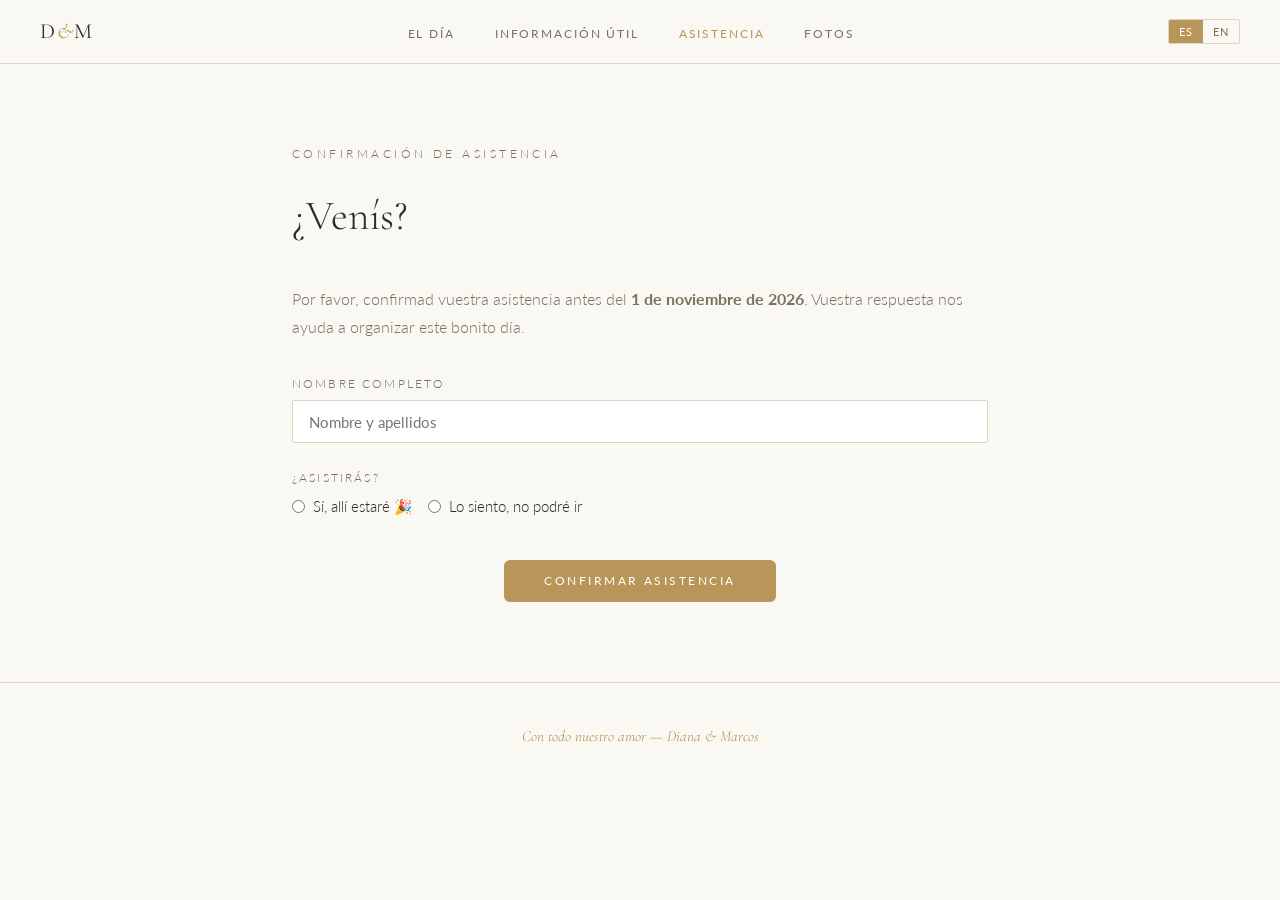
==== rsvp.html @ 2ff05906 "Add files via upload" ====
<!DOCTYPE html>
<html lang="es">
<head>
  <meta charset="UTF-8" />
  <meta name="viewport" content="width=device-width, initial-scale=1.0" />
  <meta name="robots" content="noindex, nofollow" />
  <title data-es="Asistencia" data-en="Attendance">Asistencia</title>

  <!-- Link preview (Open Graph) -->
  <meta property="og:type" content="website" />
  <meta property="og:url" content="https://bodadianaymarcos.com/rsvp.html" />
  <meta property="og:title" content="Diana &amp; Marcos" />
  <meta property="og:description" content="Tenemos algo que contarte..." />
  <meta property="og:image" content="https://bodadianaymarcos.com/og-image.jpg" />
  <meta property="og:image:width" content="1200" />
  <meta property="og:image:height" content="630" />
  <meta property="og:locale" content="es_ES" />
  <meta name="twitter:card" content="summary_large_image" />
  <meta name="twitter:title" content="Diana &amp; Marcos" />
  <meta name="twitter:description" content="Tenemos algo que contarte..." />
  <meta name="twitter:image" content="https://bodadianaymarcos.com/og-image.jpg" />

  <link rel="icon" type="image/svg+xml" href="favicon.svg?v=4" />
  <link rel="stylesheet" href="style.css?v=5" />
</head>
<body>

  <nav>
    <a class="nav-brand" href="index.html">D<span style="font-style:italic;">&</span>M</a>
    <ul class="nav-links">
      <li><a href="index.html" data-es="El día" data-en="The day">El día</a></li>
      <li><a href="travel.html" data-es="Información útil" data-en="Useful Information">Información útil</a></li>
      <li><a href="rsvp.html" class="active" data-es="Asistencia" data-en="Attendance">Asistencia</a></li>
      <li><a href="https://photos.app.goo.gl/DwbeDk7EVGPtyw8GA" target="_blank" rel="noopener" data-es="Fotos" data-en="Photos">Fotos</a></li>
    </ul>
    <div class="lang-toggle">
      <button data-lang="es" class="active">ES</button>
      <button data-lang="en">EN</button>
    </div>
    <button class="nav-toggle" aria-label="Menú" aria-expanded="false">
      <span></span><span></span><span></span>
    </button>
  </nav>

  <div class="page">
    <section class="section">
      <p class="section-label" data-es="Confirmación de asistencia" data-en="Attendance confirmation">Confirmación de asistencia</p>
      <h2 data-es="¿Venís?" data-en="Are you coming?">¿Venís?</h2>
      <p data-es-html="Por favor, confirmad vuestra asistencia antes del <strong>1 de noviembre de 2026</strong>. Vuestra respuesta nos ayuda a organizar este bonito día."
         data-en-html="Please confirm your attendance by <strong>November 1st, 2026</strong>. Your reply helps us make the day perfect.">
        Por favor, confirmad vuestra asistencia antes del <strong>1 de noviembre de 2026</strong>. Vuestra respuesta nos ayuda a organizar este bonito día.
      </p>

      <form
        id="rsvp-form"
        action="https://api.web3forms.com/submit"
        method="POST"
        class="form-grid"
        novalidate
      >

        <!-- Web3Forms access key -->
        <input type="hidden" name="access_key" value="e30608d9-1100-4c34-aed5-bc44959e7234" />
        <!-- Email subject + sender name for the notification you receive -->
        <input type="hidden" name="subject" value="Nueva confirmación de asistencia — Boda Diana & Marcos" />
        <input type="hidden" name="from_name" value="Web Boda Diana & Marcos" />
        <!-- Honeypot spam protection (leave empty) -->
        <input type="checkbox" name="botcheck" style="display:none;" tabindex="-1" autocomplete="off" />

        <!-- Name -->
        <div class="form-group">
          <label for="name" data-es="Nombre completo" data-en="Full name">Nombre completo</label>
          <input type="text" id="name" name="name"
            data-es-placeholder="Nombre y apellidos"
            data-en-placeholder="First and last name"
            placeholder="Nombre y apellidos" />
          <span class="field-error" id="err-name" data-es="Por favor, introduce tu nombre completo." data-en="Please enter your full name.">Por favor, introduce tu nombre completo.</span>
        </div>

        <!-- Attendance -->
        <div class="form-group">
          <label data-es="¿Asistirás?" data-en="Will you attend?">¿Asistirás?</label>
          <div class="radio-group" id="rg-attendance">
            <label>
              <input type="radio" name="attendance" value="yes" id="att-yes" />
              <span data-es="Sí, allí estaré 🎉" data-en="Yes, I'll be there 🎉">Sí, allí estaré 🎉</span>
            </label>
            <label>
              <input type="radio" name="attendance" value="no" id="att-no" />
              <span data-es="Lo siento, no podré ir" data-en="Sorry, I can't make it">Lo siento, no podré ir</span>
            </label>
          </div>
          <span class="field-error" id="err-attendance" data-es="Por favor, indica si asistirás." data-en="Please let us know if you'll attend.">Por favor, indica si asistirás.</span>
        </div>

        <!-- Fields shown only when attending -->
        <div id="attending-fields" class="conditional">

          <div class="form-grid" style="margin-top:0;">

            <!-- Companion -->
            <div class="form-group">
              <label data-es="¿Vendrás con tu pareja?" data-en="Will you bring a plus-one?">¿Vendrás con tu pareja?</label>
              <div class="radio-group" id="rg-companion">
                <label>
                  <input type="radio" name="companion" value="yes" id="comp-yes" />
                  <span data-es="Sí" data-en="Yes">Sí</span>
                </label>
                <label>
                  <input type="radio" name="companion" value="no" id="comp-no" />
                  <span data-es="No" data-en="No">No</span>
                </label>
              </div>
              <span class="field-error" id="err-companion" data-es="Por favor, indica si vendrás con tu pareja." data-en="Please let us know if you're bringing a plus-one.">Por favor, indica si vendrás con tu pareja.</span>
            </div>

            <div id="companion-name-group" class="form-group conditional">
              <label for="companion-name" data-es="Nombre de tu pareja" data-en="Plus-one's name">Nombre de tu pareja</label>
              <input type="text" id="companion-name" name="companion_name"
                data-es-placeholder="Nombre y apellidos"
                data-en-placeholder="First and last name"
                placeholder="Nombre y apellidos" />
              <span class="field-error" id="err-companion-name" data-es="Por favor, introduce el nombre de tu pareja." data-en="Please enter your plus-one's name.">Por favor, introduce el nombre de tu pareja.</span>
            </div>

            <!-- Children count -->
            <div class="form-group">
              <label for="children-count" data-es="Número de niños" data-en="Number of children">Número de niños</label>
              <input type="number" id="children-count" name="children_count" min="0" max="3" value="0" />
            </div>

            <!-- Children names — dynamically generated when children > 0 -->
            <div id="children-names-group" class="conditional"></div>

            <!-- Bus -->
            <div class="form-group">
              <label data-es="¿Utilizarás el autobús para ir y volver del banquete?" data-en="Will you take the bus to the venue?">¿Utilizarás el autobús para ir y volver del banquete?</label>
              <div class="radio-group" id="rg-bus">
                <label>
                  <input type="radio" name="bus" value="yes" />
                  <span data-es="Sí" data-en="Yes">Sí</span>
                </label>
                <label>
                  <input type="radio" name="bus" value="no" />
                  <span data-es="No, iré por mi cuenta" data-en="No, I'll make my own way">No, iré por mi cuenta</span>
                </label>
              </div>
              <span class="field-error" id="err-bus" data-es="Por favor, indica si utilizarás el autobús." data-en="Please let us know if you'll take the bus.">Por favor, indica si utilizarás el autobús.</span>
            </div>

            <!-- Dietary -->
            <div class="form-group">
              <label for="dietary" data-es="Restricciones alimentarias o alergias" data-en="Dietary requirements or allergies">Restricciones alimentarias o alergias</label>
              <textarea id="dietary" name="dietary"
                data-es-placeholder="Hacednos saber si tenéis alguna alergia, intolerancia o preferencia especial.&#10;Si no tenéis ninguna, podéis dejarlo en blanco."
                data-en-placeholder="Let us know if you have any allergies, intolerances or dietary preferences.&#10;If not, feel free to leave this blank."
                placeholder="Hacednos saber si tenéis alguna alergia, intolerancia o preferencia especial.&#10;Si no tenéis ninguna, podéis dejarlo en blanco."></textarea>
            </div>

          </div>

        </div>

        <div style="text-align:center;">
          <button type="submit" class="btn" data-es="Confirmar asistencia" data-en="Confirm attendance">Confirmar asistencia</button>
        </div>

      </form>

      <!-- Success message -->
      <div id="success-msg" style="display:none; margin-top:2rem; text-align:center;">
        <div class="divider"></div>

        <!-- Shown when attending -->
        <div id="success-yes">
          <p style="font-family:'Cormorant Garamond',serif; font-size:1.4rem; font-style:italic; color:var(--charcoal);"
             data-es="¡Muchas gracias! Nos vemos el 7 de agosto."
             data-en="Thank you so much! See you on August 7th.">
            ¡Muchas gracias! Nos vemos el 7 de agosto.
          </p>
          <p style="color:var(--gray); margin-top:0.5rem; font-size:0.9rem;"
             data-es="Hemos recibido tu confirmación. Si necesitas cambiar algo, escríbenos directamente."
             data-en="We've received your confirmation. If anything changes, just drop us a message.">
            Hemos recibido tu confirmación. Si necesitas cambiar algo, escríbenos directamente.
          </p>
        </div>

        <!-- Shown when not attending -->
        <div id="success-no" style="display:none;">
          <p style="font-family:'Cormorant Garamond',serif; font-size:1.4rem; font-style:italic; color:var(--charcoal);"
             data-es="¡Gracias por avisarnos! Os echaremos de menos."
             data-en="Thank you for letting us know! We'll miss you.">
            ¡Gracias por avisarnos! Os echaremos de menos.
          </p>
          <p style="color:var(--gray); margin-top:0.5rem; font-size:0.9rem;"
             data-es="Hemos recibido tu respuesta. Si tus planes cambian, escríbenos directamente."
             data-en="We've received your reply. If your plans change, just drop us a message.">
            Hemos recibido tu respuesta. Si tus planes cambian, escríbenos directamente.
          </p>
        </div>

        <div class="divider"></div>
      </div>

    </section>
  </div>

  <footer>
    <span data-es="Con todo nuestro amor — Diana &amp; Marcos" data-en="With all our love — Diana &amp; Marcos">Con todo nuestro amor — Diana &amp; Marcos</span>
  </footer>

  <script src="lang.js?v=3"></script>
  <script>
    initLang();

    // Current language helper
    const getLang = () => localStorage.getItem('lang') || 'es';

    // Show/hide attending fields
    const radios = document.querySelectorAll('input[name="attendance"]');
    const attendingFields = document.getElementById('attending-fields');
    radios.forEach(r => {
      r.addEventListener('change', () => {
        attendingFields.classList.toggle('visible', document.getElementById('att-yes').checked);
      });
    });

    // Show/hide companion name
    const companionRadios = document.querySelectorAll('input[name="companion"]');
    const companionNameGroup = document.getElementById('companion-name-group');
    companionRadios.forEach(r => {
      r.addEventListener('change', () => {
        companionNameGroup.classList.toggle('visible', document.getElementById('comp-yes').checked);
      });
    });

    // Dynamically generate child name+age fields (language-aware)
    const childrenInput = document.getElementById('children-count');
    const childrenNamesGroup = document.getElementById('children-names-group');

    function buildChildFields() {
      const count = Math.min(Math.max(parseInt(childrenInput.value) || 0, 0), 3);
      const lang = getLang();
      childrenNamesGroup.innerHTML = '';
      if (count > 0) {
        childrenNamesGroup.classList.add('visible');
        for (let i = 1; i <= count; i++) {
          const label = lang === 'en' ? `Child ${i}` : `Niño/a ${i}`;
          const namePlaceholder = lang === 'en' ? 'First and last name' : 'Nombre y apellidos';
          const agePlaceholder = lang === 'en' ? 'Age' : 'Edad';
          const errMsg = lang === 'en' ? 'Please enter the child\'s full name and age.' : 'Por favor, introduce el nombre completo y la edad del niño/a.';
          const div = document.createElement('div');
          div.style.cssText = 'margin-bottom:1rem;';
          div.innerHTML = `
            <div style="display:grid; grid-template-columns:1fr auto; gap:1rem; align-items:end;">
              <div class="form-group" style="margin:0;">
                <label for="child-name-${i}">${label}</label>
                <input type="text" id="child-name-${i}" name="child_name_${i}" placeholder="${namePlaceholder}" />
              </div>
              <div class="form-group" style="margin:0; width:90px;">
                <label for="child-age-${i}">${agePlaceholder}</label>
                <input type="number" id="child-age-${i}" name="child_age_${i}" min="0" max="17" placeholder="0" />
              </div>
            </div>
            <span class="field-error" id="err-child-name-${i}">${errMsg}</span>
          `;
          childrenNamesGroup.appendChild(div);
        }
      } else {
        childrenNamesGroup.classList.remove('visible');
      }
    }

    childrenInput.addEventListener('input', buildChildFields);

    // Re-build child fields when language changes
    document.querySelectorAll('.lang-toggle button').forEach(btn => {
      btn.addEventListener('click', () => {
        if (parseInt(childrenInput.value) > 0) buildChildFields();
      });
    });

    // Validation helpers
    function setError(inputEl, errorEl, show) {
      if (inputEl) inputEl.classList.toggle('invalid', show);
      if (errorEl) errorEl.classList.toggle('visible', show);
    }

    function setRadioError(groupEl, errorEl, show) {
      if (groupEl) groupEl.classList.toggle('invalid', show);
      if (errorEl) errorEl.classList.toggle('visible', show);
    }

    function radioSelected(name) {
      return !!document.querySelector(`input[name="${name}"]:checked`);
    }

    function validateForm() {
      let valid = true;
      const attending = document.getElementById('att-yes').checked;

      // Name
      const nameEl = document.getElementById('name');
      const nameOk = nameEl.value.trim() !== '';
      setError(nameEl, document.getElementById('err-name'), !nameOk);
      if (!nameOk) valid = false;

      // Attendance radio
      const attOk = radioSelected('attendance');
      setRadioError(document.getElementById('rg-attendance'), document.getElementById('err-attendance'), !attOk);
      if (!attOk) valid = false;

      // Fields only required when attending
      if (attending) {
        // Companion radio
        const compOk = radioSelected('companion');
        setRadioError(document.getElementById('rg-companion'), document.getElementById('err-companion'), !compOk);
        if (!compOk) valid = false;

        // Companion name (only if companion = yes)
        if (document.getElementById('comp-yes').checked) {
          const compNameEl = document.getElementById('companion-name');
          const compNameOk = compNameEl.value.trim() !== '';
          setError(compNameEl, document.getElementById('err-companion-name'), !compNameOk);
          if (!compNameOk) valid = false;
        }

        // Child name + age fields (dynamically generated)
        const count = parseInt(document.getElementById('children-count').value) || 0;
        for (let i = 1; i <= count; i++) {
          const cn = document.getElementById(`child-name-${i}`);
          const ca = document.getElementById(`child-age-${i}`);
          const errSpan = document.getElementById(`err-child-name-${i}`);
          const cnOk = cn && cn.value.trim() !== '';
          const caOk = ca && ca.value !== '';
          const rowOk = cnOk && caOk;
          if (cn) cn.classList.toggle('invalid', !cnOk);
          if (ca) ca.classList.toggle('invalid', !caOk);
          if (errSpan) errSpan.classList.toggle('visible', !rowOk);
          if (!rowOk) valid = false;
        }

        // Bus radio
        const busOk = radioSelected('bus');
        setRadioError(document.getElementById('rg-bus'), document.getElementById('err-bus'), !busOk);
        if (!busOk) valid = false;
      }

      return valid;
    }

    // Clear error on input/change
    document.getElementById('name').addEventListener('input', () => setError(document.getElementById('name'), document.getElementById('err-name'), false));
    document.querySelectorAll('input[name="attendance"]').forEach(r => r.addEventListener('change', () => setRadioError(document.getElementById('rg-attendance'), document.getElementById('err-attendance'), false)));
    document.querySelectorAll('input[name="companion"]').forEach(r => r.addEventListener('change', () => setRadioError(document.getElementById('rg-companion'), document.getElementById('err-companion'), false)));
    document.querySelectorAll('input[name="bus"]').forEach(r => r.addEventListener('change', () => setRadioError(document.getElementById('rg-bus'), document.getElementById('err-bus'), false)));

    // Web3Forms AJAX submission
    const form = document.getElementById('rsvp-form');
    const successMsg = document.getElementById('success-msg');
    form.addEventListener('submit', async (e) => {
      e.preventDefault();
      if (!validateForm()) {
        // Scroll to first error
        const firstError = form.querySelector('.invalid, .field-error.visible');
        if (firstError) firstError.scrollIntoView({ behavior: 'smooth', block: 'center' });
        return;
      }
      const response = await fetch(form.action, {
        method: 'POST',
        body: new FormData(form),
        headers: { 'Accept': 'application/json' }
      });
      if (response.ok) {
        const attending = document.getElementById('att-yes').checked;
        document.getElementById('success-yes').style.display = attending ? 'block' : 'none';
        document.getElementById('success-no').style.display = attending ? 'none' : 'block';
        form.style.display = 'none';
        successMsg.style.display = 'block';
      } else {
        const msg = getLang() === 'en'
          ? 'There was a problem submitting the form. Please try again.'
          : 'Hubo un problema al enviar el formulario. Por favor, inténtalo de nuevo.';
        alert(msg);
      }
    });
  </script>

</body>
</html>
---- style.css ----
/* ── Fonts ── */
@import url('https://fonts.googleapis.com/css2?family=Cormorant+Garamond:ital,wght@0,300;0,400;0,600;1,300;1,400&family=Lato:wght@300;400&display=swap');

/* ── Reset & Base ── */
*, *::before, *::after { box-sizing: border-box; margin: 0; padding: 0; }

:root {
  --ivory:   #FAF8F3;
  --ivory2:  #F2EDE3;
  --gold:    #B8965A;
  --gold-lt: #AE8B44;
  --charcoal:#2C2C2C;
  --gray:    #7A7060;
  --border:  #DDD5C4;
}

html { scroll-behavior: smooth; }

body {
  background: var(--ivory);
  color: var(--charcoal);
  font-family: 'Lato', sans-serif;
  font-weight: 300;
  font-size: 16px;
  line-height: 1.75;
}

/* ── Nav ── */
nav {
  position: fixed;
  top: 0; left: 0; right: 0;
  z-index: 100;
  background: var(--ivory);
  border-bottom: 1px solid var(--border);
  display: flex;
  align-items: center;
  justify-content: space-between;
  padding: 0 2.5rem;
  height: 64px;
}

.nav-brand {
  font-family: 'Cormorant Garamond', serif;
  font-size: 1.35rem;
  font-weight: 400;
  letter-spacing: 0.08em;
  color: var(--charcoal);
  text-decoration: none;
}

.nav-brand span { color: var(--gold); }

.nav-links {
  display: flex;
  gap: 2.5rem;
  list-style: none;
}

.nav-links a {
  font-family: 'Lato', sans-serif;
  font-weight: 400;
  font-size: 0.78rem;
  letter-spacing: 0.15em;
  text-transform: uppercase;
  color: var(--gray);
  text-decoration: none;
  transition: color 0.2s;
}

.nav-links a:hover,
.nav-links a.active { color: var(--gold); }

/* Hamburger button — hidden on desktop, shown on mobile */
.nav-toggle { display: none; }

/* ── Hero ── */
.hero {
  min-height: calc(100vh - 64px);
  display: flex;
  flex-direction: column;
  align-items: center;
  justify-content: center;
  text-align: center;
  padding: 4rem 2rem;
  background: var(--ivory);
  position: relative;
}

.hero::before {
  content: '';
  position: absolute;
  inset: 0;
  background-image:
    radial-gradient(ellipse 80% 60% at 50% 0%, rgba(184,150,90,0.08) 0%, transparent 70%);
  pointer-events: none;
}

.hero-eyebrow {
  font-family: 'Lato', sans-serif;
  font-size: 0.72rem;
  letter-spacing: 0.3em;
  text-transform: uppercase;
  color: var(--gold);
  margin-bottom: 1.5rem;
}

.hero h1 {
  font-family: 'Cormorant Garamond', serif;
  font-size: clamp(3.2rem, 8vw, 6rem);
  font-weight: 300;
  line-height: 1.1;
  color: var(--charcoal);
  margin-bottom: 1.25rem;
}

.hero h1 em {
  font-style: italic;
  color: var(--gold);
}

.hero-date {
  font-family: 'Cormorant Garamond', serif;
  font-size: 1.15rem;
  font-weight: 400;
  letter-spacing: 0.12em;
  color: var(--gray);
  margin-bottom: 0.4rem;
}

.hero-location {
  font-size: 0.82rem;
  letter-spacing: 0.18em;
  text-transform: uppercase;
  color: var(--gold-lt);
}

/* ── Countdown ── */
.countdown {
  display: flex;
  align-items: flex-start;
  margin-top: 4.5rem;
}

.countdown-unit {
  display: flex;
  flex-direction: column;
  align-items: center;
  gap: 0.45rem;
  padding: 0 1.5rem;
}

.countdown-unit:not(:last-child) {
  border-right: 1px solid var(--border);
}

.countdown-number {
  font-family: 'Cormorant Garamond', serif;
  font-size: clamp(1.5rem, 3.5vw, 2.1rem);
  font-weight: 300;
  color: var(--charcoal);
  line-height: 1;
  min-width: 2ch;
  text-align: center;
}

.countdown-label {
  font-family: 'Lato', sans-serif;
  font-size: 0.56rem;
  letter-spacing: 0.22em;
  text-transform: uppercase;
  color: var(--gold-lt);
}

/* Post-wedding message (replaces the countdown once the day passes) */
.countdown-done {
  margin-top: 4rem;
  text-align: center;
}
.cd-done-title {
  font-family: 'Cormorant Garamond', serif;
  font-weight: 300;
  font-style: italic;
  font-size: clamp(1.7rem, 4.5vw, 2.6rem);
  color: var(--gold);
  margin-bottom: 0.6rem;
}
.cd-done-sub {
  font-size: 0.78rem;
  letter-spacing: 0.16em;
  text-transform: uppercase;
  color: var(--gold-lt);
}

/* ── Gentle scroll reveal ── */
.sr {
  opacity: 0;
  transform: translateY(24px);
  transition: opacity 0.8s ease, transform 0.8s cubic-bezier(0.2, 0.7, 0.2, 1);
  will-change: opacity, transform;
}
.sr.sr-shown {
  opacity: 1;
  transform: none;
}
@media (prefers-reduced-motion: reduce) {
  .sr { opacity: 1; transform: none; transition: none; }
}

.divider {
  width: 60px;
  height: 1px;
  background: var(--gold);
  margin: 2rem auto;
  opacity: 0.5;
}

.divider-long { 
  width: 180px; 
  height: 1px;
  background: var(--gold);
  margin: 2rem auto;
  opacity: 0.5;
}

/* ── Page wrapper ── */
.page {
  padding-top: 64px;
}

/* ── Section ── */
.section {
  max-width: 760px;
  margin: 0 auto;
  padding: 5rem 2rem;
}

.section-label {
  font-size: 0.72rem;
  letter-spacing: 0.3em;
  text-transform: uppercase;
  color: var(--gold);
  margin-bottom: 0.75rem;
}

.section h2 {
  font-family: 'Cormorant Garamond', serif;
  font-size: clamp(1.8rem, 4vw, 2.6rem);
  font-weight: 300;
  color: var(--charcoal);
  margin-bottom: 2rem;
}

.section p {
  color: var(--gray);
  margin-bottom: 1rem;
}

/* ── Welcome (text + photo) ── */
.welcome {
  max-width: 1040px;
  display: flex;
  align-items: center;
  gap: 3.5rem;
}

.welcome-text {
  flex: 1 1 55%;
}

.welcome-image {
  flex: 0 0 38%;
}

.welcome-image img {
  width: 100%;
  height: auto;
  display: block;
  border-radius: 4px;
}

@media (max-width: 760px) {
  .welcome {
    flex-direction: column;
    gap: 2.5rem;
  }
  .welcome-image {
    flex: none;
    width: 100%;
    max-width: 320px;
    margin: 0 auto;
  }
}

/* ── Timeline ── */
.timeline {
  position: relative;
  margin-top: 2.5rem;
}

.timeline::before {
  content: '';
  position: absolute;
  left: 28px;
  top: 0; bottom: 0;
  width: 1px;
  background: var(--border);
}

.timeline-item {
  display: flex;
  gap: 2rem;
  margin-bottom: 2.5rem;
  position: relative;
}

.timeline-dot {
  flex-shrink: 0;
  width: 57px;
  display: flex;
  flex-direction: column;
  align-items: center;
  gap: 6px;
}

.timeline-dot .dot {
  width: 12px;
  height: 12px;
  border-radius: 50%;
  background: var(--ivory);
  border: 2px solid var(--gold);
  position: relative;
  z-index: 1;
  margin-top: 4px;
}

.timeline-body .time {
  display: block;
  font-family: 'Cormorant Garamond', serif;
  font-size: 1.05rem;
  font-weight: 600;
  line-height: 1.2;
  color: var(--gold);
  letter-spacing: 0.08em;
  margin-bottom: 0.15rem;
}

.timeline-body h3 {
  font-family: 'Cormorant Garamond', serif;
  font-size: 1.3rem;
  font-weight: 400;
  color: var(--charcoal);
  margin-bottom: 0.25rem;
}

.timeline-body .place {
  font-size: 0.82rem;
  letter-spacing: 0.12em;
  text-transform: uppercase;
  color: var(--gold-lt);
  margin-bottom: 0.35rem;
}

.timeline-body p {
  font-size: 0.92rem;
  color: var(--gray);
  margin: 0;
}

/* ── Map link ── */
.map-link {
  display: inline-flex;
  align-items: center;
  gap: 0.4rem;
  padding: 0.45rem 0.85rem;
  font-size: 0.72rem;
  letter-spacing: 0.12em;
  text-transform: uppercase;
  color: var(--gray);
  text-decoration: none;
  margin-top: 0.7rem;
  background: transparent;
  border: 1px solid var(--border);
  border-radius: 6px;
  transition: background 0.2s, border-color 0.2s, color 0.2s;
}
.map-link:hover {
  color: var(--gold);
  border-color: var(--gold);
  background: var(--ivory2);
}

/* ── Hotel list ── */
.hotel-list {
  list-style: none;
  margin-top: 1.25rem;
}

.hotel-list li {
  padding: 0.7rem 0;
  border-bottom: 1px solid var(--border);
  color: var(--gray);
  font-size: 0.95rem;
}

.hotel-list li:last-child { border-bottom: none; }

.hotel-list a {
  color: var(--charcoal);
  text-decoration: none;
  border-bottom: 1px solid var(--gold);
  transition: color 0.2s;
}

.hotel-list a:hover { color: var(--gold); }

.hotel-list .stars {
  color: var(--gold);
  font-size: 0.82rem;
  letter-spacing: 0.08em;
  white-space: nowrap;
}

/* ── Placeholder card ── */
.placeholder-card {
  border: 1px dashed var(--border);
  border-radius: 4px;
  padding: 3rem 2rem;
  text-align: center;
  color: var(--gold-lt);
}

.placeholder-card p {
  font-family: 'Cormorant Garamond', serif;
  font-size: 1.1rem;
  font-style: italic;
  color: var(--gold-lt);
  margin: 0;
}

/* ── RSVP Form ── */
.form-grid {
  display: grid;
  gap: 1.5rem;
  margin-top: 2rem;
}

.form-group {
  display: flex;
  flex-direction: column;
  gap: 0.4rem;
}

.form-group label {
  font-size: 0.75rem;
  letter-spacing: 0.18em;
  text-transform: uppercase;
  color: var(--gray);
}

.form-group input,
.form-group select,
.form-group textarea {
  background: white;
  border: 1px solid var(--border);
  border-radius: 2px;
  padding: 0.7rem 1rem;
  font-family: 'Lato', sans-serif;
  font-size: 0.95rem;
  color: var(--charcoal);
  outline: none;
  transition: border-color 0.2s;
  width: 100%;
}

.form-group input:focus,
.form-group select:focus,
.form-group textarea:focus {
  border-color: var(--gold);
}

.form-group textarea { resize: vertical; min-height: 80px; }

.form-row {
  display: grid;
  grid-template-columns: 1fr 1fr;
  gap: 1.5rem;
}

/* Attendance radio */
.radio-group {
  display: flex;
  gap: 1rem;
}

.radio-group label {
  display: flex;
  align-items: center;
  gap: 0.5rem;
  font-size: 0.92rem;
  letter-spacing: normal;
  text-transform: none;
  color: var(--charcoal);
  cursor: pointer;
}

.radio-group input[type="radio"] {
  width: auto;
  accent-color: var(--gold);
}

/* Conditional fields */
.conditional { display: none; }
.conditional.visible { display: block; }

.btn {
  display: inline-block;
  padding: 0.85rem 2.5rem;
  background: var(--gold);
  color: white;
  font-family: 'Lato', sans-serif;
  font-size: 0.78rem;
  letter-spacing: 0.2em;
  text-transform: uppercase;
  border: none;
  border-radius: 6px;
  cursor: pointer;
  transition: background 0.2s;
  margin-top: 1rem;
}

.btn:hover { background: var(--charcoal); }

/* ── Validation errors ── */
.field-error {
  font-size: 0.78rem;
  color: #b94a48;
  margin-top: 0.3rem;
  display: none;
}
.field-error.visible { display: block; }

.form-group input.invalid,
.form-group select.invalid,
.form-group textarea.invalid {
  border-color: #b94a48;
}

.radio-group.invalid label:first-of-type {
  color: #b94a48;
}

/* ── Language toggle ── */
.lang-toggle {
  display: flex;
  align-items: center;
  gap: 0;
  border: 1px solid var(--border);
  border-radius: 2px;
  overflow: hidden;
  font-size: 0.7rem;
  letter-spacing: 0.12em;
}

.lang-toggle button {
  background: none;
  border: none;
  padding: 0.3rem 0.6rem;
  cursor: pointer;
  font-family: 'Lato', sans-serif;
  font-size: 0.7rem;
  letter-spacing: 0.12em;
  color: var(--gray);
  transition: background 0.15s, color 0.15s;
}

.lang-toggle button.active {
  background: var(--gold);
  color: white;
}

.lang-toggle button:hover:not(.active) {
  background: var(--ivory2);
}

/* ── Footer ── */
footer {
  text-align: center;
  padding: 2.5rem 1rem;
  border-top: 1px solid var(--border);
  font-family: 'Cormorant Garamond', serif;
  font-size: 0.95rem;
  font-style: italic;
  color: var(--gold-lt);
}

/* ── Invitation intro (envelope) ── */
.invite {
  position: fixed;
  inset: 0;
  z-index: 2000;
  background: #fdfbf7;
  display: none;
  align-items: center;
  justify-content: center;
  overflow: hidden;
  transition: opacity 0.8s ease;
}
.invite.hide { opacity: 0; pointer-events: none; }

.invite-seq {
  position: relative;
  width: min(86vw, 470px);
  aspect-ratio: 640 / 467;
  cursor: pointer;
  transition: opacity 0.6s ease;
}
.invite-seq .fr {
  position: absolute;
  inset: 0;
  width: 100%;
  height: auto;
  display: block;
  opacity: 0;
  transition: opacity 0.22s linear;
  user-select: none;
  -webkit-user-drag: none;
}
.invite.reveal .invite-seq { opacity: 0; pointer-events: none; }

.invite-hint {
  position: absolute;
  left: 0; right: 0;
  bottom: -38px;
  text-align: center;
  font-size: 0.85rem;
  letter-spacing: 0.1em;
  color: var(--gold);
  transition: opacity 0.4s;
}
.invite.open .invite-hint { opacity: 0; }

.invite-letterwrap {
  position: absolute;
  left: 50%; top: 50%;
  display: flex;
  flex-direction: column;
  align-items: center;
  gap: 16px;
  opacity: 0;
  transform: translate(-50%, -42%) scale(0.94);
  transition: opacity 0.7s ease 0.1s, transform 0.9s cubic-bezier(0.2, 0.75, 0.25, 1) 0.1s;
  pointer-events: none;
  z-index: 5;
}
.invite.reveal .invite-letterwrap {
  opacity: 1;
  transform: translate(-50%, -50%) scale(1);
  pointer-events: auto;
}

/* A4-proportioned letter page */
.invite-letter {
  width: min(88vw, 52vh);
  aspect-ratio: 210 / 297;
  overflow: auto;
  background: #fdfbf7 url('letter-paper.webp') center / cover;
  border: 1px solid #ece5da;
  border-radius: 3px;
  box-shadow: 0 26px 60px rgba(60, 45, 20, 0.22);
  padding: clamp(42px, 7.5vh, 80px) clamp(24px, 4.6vh, 50px);
  display: flex;
  flex-direction: column;
  justify-content: center;
  text-align: left;
}
.invite-letter p {
  font-family: 'Cormorant Garamond', serif;
  font-weight: 400;
  font-size: clamp(0.92rem, 2vh, 1.08rem);
  line-height: 1.75;
  color: var(--charcoal);
  margin-bottom: 1em;
}
.invite-letter p:last-child { margin-bottom: 0; }

.invite-letter .il-close {
  margin-top: 0.6em;
  margin-bottom: 0.2em;
}
.invite-letter .il-sign {
  margin-bottom: 0;
}

/* Quiet "Entrar" button, at the bottom of the letter */
.invite-enter {
  align-self: center;
  margin-top: clamp(1.6rem, 3.5vh, 2.4rem);
  background: transparent;
  border: 1px solid var(--border);
  border-radius: 6px;
  padding: 0.5rem 1.5rem;
  font-family: 'Lato', sans-serif;
  font-size: 0.72rem;
  letter-spacing: 0.18em;
  text-transform: uppercase;
  color: var(--gray);
  cursor: pointer;
  transition: color 0.2s, border-color 0.2s, background 0.2s;
}
.invite-enter:hover {
  color: var(--gold);
  border-color: var(--gold);
  background: var(--ivory2);
}

/* On phones: use more of the screen and drop the strict A4 ratio */
@media (max-width: 600px) {
  .invite-letter {
    width: 92vw;
    aspect-ratio: auto;
    height: auto;
    max-height: 86vh;
    padding: clamp(30px, 4.5vh, 48px) clamp(24px, 6vw, 34px);
    justify-content: flex-start;
  }
}

.invite-replay {
  background: none;
  border: none;
  color: var(--gold-lt);
  cursor: pointer;
  font-family: 'Cormorant Garamond', serif;
  font-style: italic;
  font-size: 0.95rem;
  letter-spacing: 0.04em;
  margin-top: 0.6rem;
}
.invite-replay:hover { color: var(--gold); }

/* ── Responsive ── */
@media (max-width: 600px) {
  nav { padding: 0 1.25rem; }
  .form-row { grid-template-columns: 1fr; }
  .timeline::before { left: 20px; }
  .timeline-dot { width: 42px; }

  /* Hamburger button */
  .nav-toggle {
    display: flex;
    flex-direction: column;
    justify-content: center;
    gap: 5px;
    width: 34px;
    height: 34px;
    padding: 6px;
    margin-left: 0.85rem;
    background: none;
    border: none;
    cursor: pointer;
  }
  .nav-toggle span {
    display: block;
    width: 100%;
    height: 2px;
    background: var(--charcoal);
    border-radius: 1px;
    transition: transform 0.25s ease, opacity 0.2s ease;
  }
  .nav-toggle[aria-expanded="true"] span:nth-child(1) { transform: translateY(7px) rotate(45deg); }
  .nav-toggle[aria-expanded="true"] span:nth-child(2) { opacity: 0; }
  .nav-toggle[aria-expanded="true"] span:nth-child(3) { transform: translateY(-7px) rotate(-45deg); }

  /* Push lang toggle + hamburger to the right, brand stays left */
  .lang-toggle { margin-left: auto; }

  /* Nav links become a dropdown panel below the bar */
  .nav-links {
    position: absolute;
    top: 64px;
    left: 0;
    right: 0;
    flex-direction: column;
    gap: 0;
    background: var(--ivory);
    border-bottom: 1px solid var(--border);
    box-shadow: 0 8px 16px rgba(0,0,0,0.05);
    max-height: 0;
    overflow: hidden;
    transition: max-height 0.3s ease;
  }
  .nav-links.open { max-height: 70vh; }
  .nav-links li { width: 100%; text-align: center; }
  .nav-links li + li { border-top: 1px solid var(--border); }
  .nav-links a { display: block; padding: 1rem; }
}
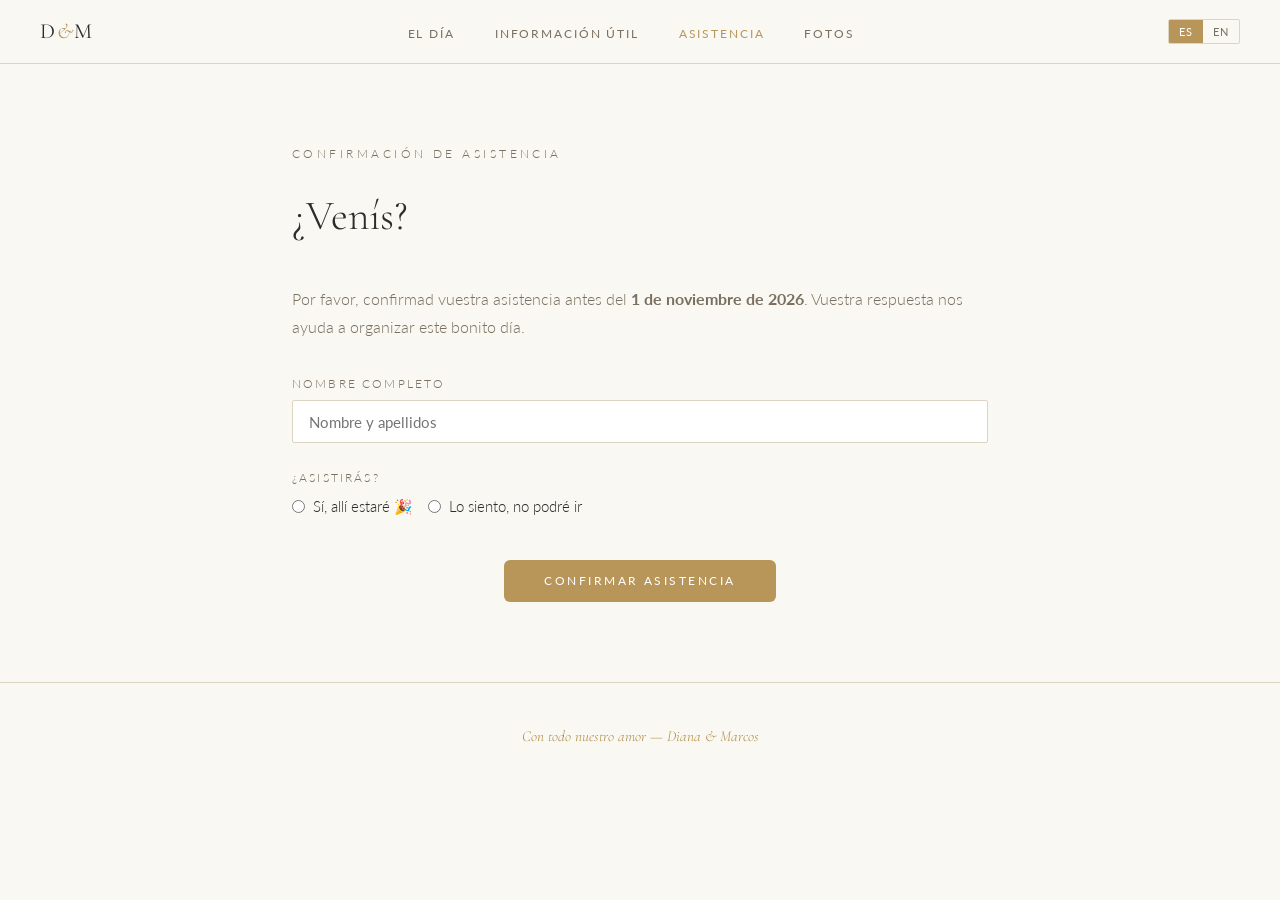
==== commit 30b8efc7: "Add files via upload" ====
--- a/rsvp.html
+++ b/rsvp.html
@@ -21,7 +21,7 @@
   <meta name="twitter:image" content="https://bodadianaymarcos.com/og-image.jpg" />
 
   <link rel="icon" type="image/svg+xml" href="favicon.svg?v=4" />
-  <link rel="stylesheet" href="style.css?v=5" />
+  <link rel="stylesheet" href="style.css?v=8" />
 </head>
 <body>
 
--- a/style.css
+++ b/style.css
@@ -1,5 +1,5 @@
 /* ── Fonts ── */
-@import url('https://fonts.googleapis.com/css2?family=Cormorant+Garamond:ital,wght@0,300;0,400;0,600;1,300;1,400&family=Lato:wght@300;400&display=swap');
+@import url('https://fonts.googleapis.com/css2?family=Cormorant+Garamond:ital,wght@0,300;0,400;0,600;1,300;1,400&family=Lato:wght@300;400;700&display=swap');
 
 /* ── Reset & Base ── */
 *, *::before, *::after { box-sizing: border-box; margin: 0; padding: 0; }
@@ -98,6 +98,7 @@
 .hero-eyebrow {
   font-family: 'Lato', sans-serif;
   font-size: 0.72rem;
+  font-weight: 700;
   letter-spacing: 0.3em;
   text-transform: uppercase;
   color: var(--gold);
@@ -156,7 +157,7 @@
 .countdown-number {
   font-family: 'Cormorant Garamond', serif;
   font-size: clamp(1.5rem, 3.5vw, 2.1rem);
-  font-weight: 300;
+  font-weight: 600;
   color: var(--charcoal);
   line-height: 1;
   min-width: 2ch;
@@ -287,6 +288,44 @@
     flex: none;
     width: 100%;
     max-width: 320px;
+    margin: 0 auto;
+  }
+}
+
+/* ── Schedule (photo + timeline) ── */
+.schedule {
+  max-width: 1040px;
+  display: flex;
+  align-items: center;
+  gap: 3.5rem;
+}
+
+.schedule-photo {
+  flex: 0 0 40%;
+}
+
+.schedule-photo img {
+  width: 100%;
+  height: auto;
+  display: block;
+  border-radius: 12px;
+  box-shadow: 0 18px 42px rgba(60, 45, 20, 0.18);
+}
+
+.schedule-main {
+  flex: 1 1 auto;
+  min-width: 0;
+}
+
+@media (max-width: 760px) {
+  .schedule {
+    flex-direction: column;
+    gap: 2.25rem;
+  }
+  .schedule-photo {
+    flex: none;
+    width: 100%;
+    max-width: 300px;
     margin: 0 auto;
   }
 }
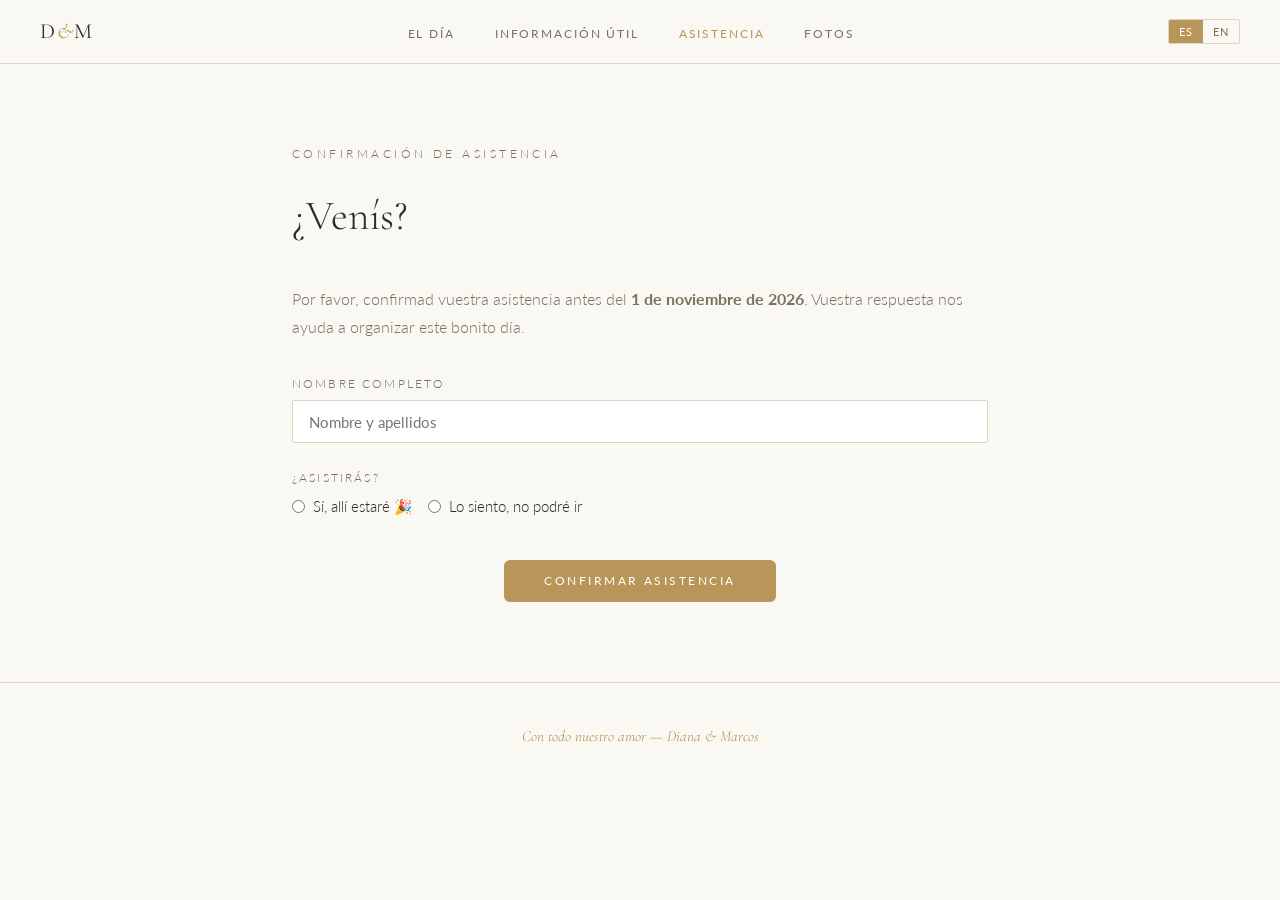
==== commit 394dbb9e: "Add files via upload" ====
--- a/rsvp.html
+++ b/rsvp.html
@@ -21,7 +21,7 @@
   <meta name="twitter:image" content="https://bodadianaymarcos.com/og-image.jpg" />
 
   <link rel="icon" type="image/svg+xml" href="favicon.svg?v=4" />
-  <link rel="stylesheet" href="style.css?v=8" />
+  <link rel="stylesheet" href="style.css?v=9" />
 </head>
 <body>
 
--- a/style.css
+++ b/style.css
@@ -322,7 +322,9 @@
     flex-direction: column;
     gap: 2.25rem;
   }
+  .schedule-main { order: 1; }
   .schedule-photo {
+    order: 2;
     flex: none;
     width: 100%;
     max-width: 300px;
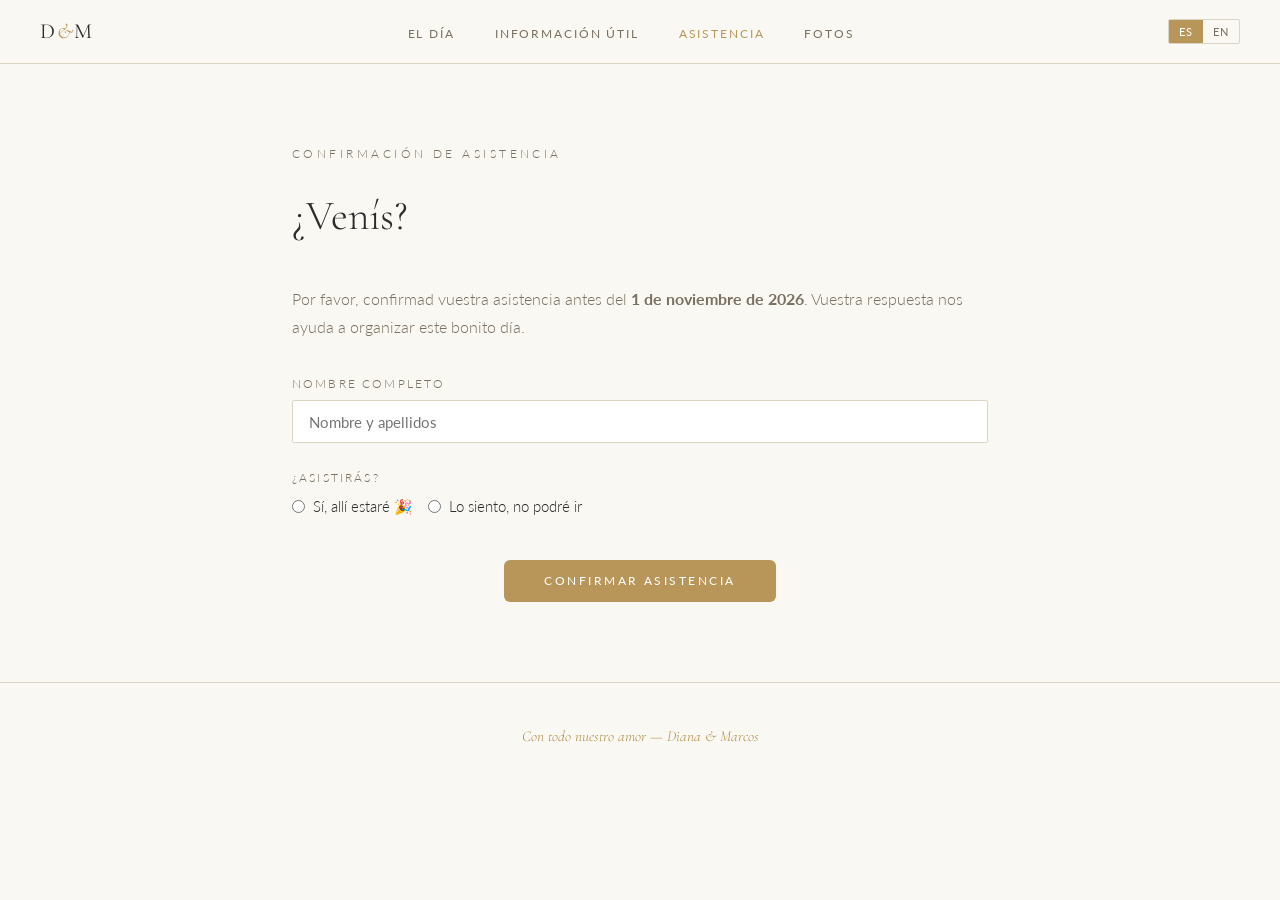
==== commit 280e0725: "Add files via upload" ====
--- a/rsvp.html
+++ b/rsvp.html
@@ -21,7 +21,7 @@
   <meta name="twitter:image" content="https://bodadianaymarcos.com/og-image.jpg" />
 
   <link rel="icon" type="image/svg+xml" href="favicon.svg?v=4" />
-  <link rel="stylesheet" href="style.css?v=9" />
+  <link rel="stylesheet" href="style.css?v=10" />
 </head>
 <body>
 
--- a/style.css
+++ b/style.css
@@ -320,7 +320,7 @@
 @media (max-width: 760px) {
   .schedule {
     flex-direction: column;
-    gap: 2.25rem;
+    gap: 3.5rem;
   }
   .schedule-main { order: 1; }
   .schedule-photo {
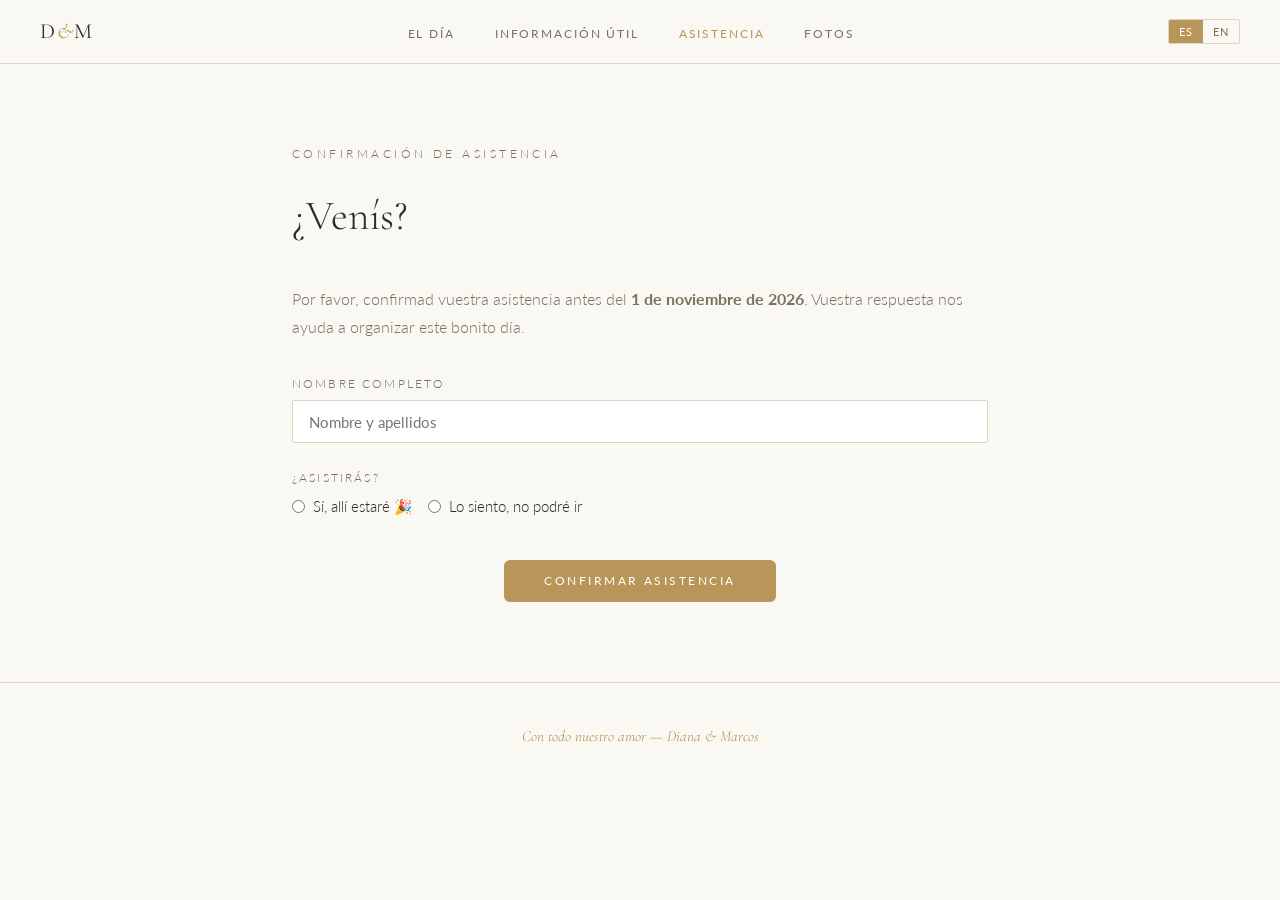
==== commit 6deaec55: "Add files via upload" ====
--- a/rsvp.html
+++ b/rsvp.html
@@ -21,7 +21,7 @@
   <meta name="twitter:image" content="https://bodadianaymarcos.com/og-image.jpg" />
 
   <link rel="icon" type="image/svg+xml" href="favicon.svg?v=4" />
-  <link rel="stylesheet" href="style.css?v=10" />
+  <link rel="stylesheet" href="style.css?v=16" />
 </head>
 <body>
 
@@ -209,7 +209,7 @@
     <span data-es="Con todo nuestro amor — Diana &amp; Marcos" data-en="With all our love — Diana &amp; Marcos">Con todo nuestro amor — Diana &amp; Marcos</span>
   </footer>
 
-  <script src="lang.js?v=3"></script>
+  <script src="lang.js?v=5"></script>
   <script>
     initLang();
 
--- a/style.css
+++ b/style.css
@@ -76,12 +76,13 @@
 /* ── Hero ── */
 .hero {
   min-height: calc(100vh - 64px);
+  min-height: calc(100svh - 64px); /* phones: the visible screen, not behind the browser bars */
   display: flex;
   flex-direction: column;
   align-items: center;
   justify-content: center;
   text-align: center;
-  padding: 4rem 2rem;
+  padding: clamp(1.5rem, 5vh, 4rem) 2rem;
   background: var(--ivory);
   position: relative;
 }
@@ -96,23 +97,31 @@
 }
 
 .hero-eyebrow {
-  font-family: 'Lato', sans-serif;
-  font-size: 0.72rem;
-  font-weight: 700;
-  letter-spacing: 0.3em;
+  font-family: 'Cormorant Garamond', sans-serif;
+  font-size: 1.2rem;
+  font-weight: 400;
+  letter-spacing: 0.05em;
   text-transform: uppercase;
   color: var(--gold);
-  margin-bottom: 1.5rem;
+  margin-bottom: 0;
 }
 
 .hero h1 {
   font-family: 'Cormorant Garamond', serif;
-  font-size: clamp(3.2rem, 8vw, 6rem);
+  font-size: clamp(3.2rem, min(8vw, 11vh), 6rem);
   font-weight: 300;
   line-height: 1.1;
   color: var(--charcoal);
-  margin-bottom: 1.25rem;
-}
+  margin-bottom: 0;
+}
+
+/* Two matching gold bars framing the names; spacing shrinks on short screens
+   so the whole block always fits with equal space above and below */
+.hero .divider {
+  margin: clamp(1.1rem, 3.2vh, 2rem) auto;
+}
+.hero .hero-rule-top    { margin-bottom: clamp(1.6rem, 5.2vh, 3.25rem); }
+.hero .hero-rule-bottom { margin-top:    clamp(1.6rem, 5.2vh, 3.25rem); }
 
 .hero h1 em {
   font-style: italic;
@@ -139,7 +148,7 @@
 .countdown {
   display: flex;
   align-items: flex-start;
-  margin-top: 4.5rem;
+  margin-top: clamp(2rem, 7vh, 4.5rem);
 }
 
 .countdown-unit {
@@ -174,7 +183,7 @@
 
 /* Post-wedding message (replaces the countdown once the day passes) */
 .countdown-done {
-  margin-top: 4rem;
+  margin-top: clamp(2rem, 7vh, 4rem);
   text-align: center;
 }
 .cd-done-title {
@@ -332,6 +341,49 @@
   }
 }
 
+/* ── Gifts (content + photo) ── */
+/* Gifts continues straight after the previous block (Travel page), so drop the
+   doubled section padding: the gap after the gold bar matches other sub-sections */
+.section.flush-bottom { padding-bottom: 0; }
+.gifts {
+  max-width: 1040px;
+  display: flex;
+  align-items: flex-start;
+  gap: 3.5rem;
+  padding-top: 0;
+}
+
+.gifts-main {
+  flex: 1 1 auto;
+  min-width: 0;
+}
+
+.gifts-photo {
+  flex: 0 0 38%;
+}
+
+.gifts-photo img {
+  width: 100%;
+  height: auto;
+  display: block;
+  border-radius: 12px;
+  box-shadow: 0 18px 42px rgba(60, 45, 20, 0.18);
+}
+
+@media (max-width: 760px) {
+  .gifts {
+    flex-direction: column;
+    align-items: stretch;
+    gap: 3.5rem;
+  }
+  .gifts-photo {
+    flex: none;
+    width: 100%;
+    max-width: 300px;
+    margin: 0 auto;
+  }
+}
+
 /* ── Timeline ── */
 .timeline {
   position: relative;
@@ -680,49 +732,63 @@
 }
 .invite.open .invite-hint { opacity: 0; }
 
+/* Full-screen scroll area for the letter: centred when it fits,
+   scrolls like a page when the screen is shorter than the letter */
 .invite-letterwrap {
   position: absolute;
-  left: 50%; top: 50%;
+  inset: 0;
+  overflow-y: auto;
+  -webkit-overflow-scrolling: touch;
+  overscroll-behavior: contain;
+  scrollbar-width: thin;
+  scrollbar-color: rgba(184, 150, 90, 0.35) transparent;
   display: flex;
   flex-direction: column;
   align-items: center;
-  gap: 16px;
+  padding: 4vh 16px 0;
   opacity: 0;
-  transform: translate(-50%, -42%) scale(0.94);
-  transition: opacity 0.7s ease 0.1s, transform 0.9s cubic-bezier(0.2, 0.75, 0.25, 1) 0.1s;
+  transition: opacity 0.7s ease 0.1s;
   pointer-events: none;
   z-index: 5;
 }
+/* Bottom breathing room that stays reachable when scrolling */
+.invite-letterwrap::after {
+  content: '';
+  flex: 0 0 4vh;
+}
 .invite.reveal .invite-letterwrap {
   opacity: 1;
-  transform: translate(-50%, -50%) scale(1);
   pointer-events: auto;
 }
 
-/* A4-proportioned letter page */
+/* Letter page — as tall as its text */
 .invite-letter {
-  width: min(88vw, 52vh);
-  aspect-ratio: 210 / 297;
-  overflow: auto;
+  margin: auto 0;
+  flex-shrink: 0;
+  width: min(100%, 600px);
   background: #fdfbf7 url('letter-paper.webp') center / cover;
   border: 1px solid #ece5da;
   border-radius: 3px;
   box-shadow: 0 26px 60px rgba(60, 45, 20, 0.22);
-  padding: clamp(42px, 7.5vh, 80px) clamp(24px, 4.6vh, 50px);
+  padding: clamp(32px, 6vh, 64px) clamp(26px, 5vw, 56px);
   display: flex;
   flex-direction: column;
-  justify-content: center;
   text-align: left;
-}
+  transform: translateY(24px) scale(0.97);
+  transition: transform 0.9s cubic-bezier(0.2, 0.75, 0.25, 1) 0.1s;
+}
+.invite.reveal .invite-letter { transform: none; }
 .invite-letter p {
   font-family: 'Cormorant Garamond', serif;
   font-weight: 400;
-  font-size: clamp(0.92rem, 2vh, 1.08rem);
-  line-height: 1.75;
+  font-size: clamp(1rem, 1.9vh, 1.1rem);
+  line-height: 1.65;
   color: var(--charcoal);
-  margin-bottom: 1em;
+  margin-bottom: 0.85em;
 }
 .invite-letter p:last-child { margin-bottom: 0; }
+/* A line followed by another line of the same block (single line break in the text) */
+.invite-letter p.il-line { margin-bottom: 0.3em; }
 
 .invite-letter .il-close {
   margin-top: 0.6em;
@@ -754,15 +820,13 @@
   background: var(--ivory2);
 }
 
-/* On phones: use more of the screen and drop the strict A4 ratio */
+/* On phones: use nearly the full width */
 @media (max-width: 600px) {
+  .invite-letterwrap { padding: 3vh 4vw 0; }
+  .invite-letterwrap::after { flex-basis: 3vh; }
   .invite-letter {
-    width: 92vw;
-    aspect-ratio: auto;
-    height: auto;
-    max-height: 86vh;
-    padding: clamp(30px, 4.5vh, 48px) clamp(24px, 6vw, 34px);
-    justify-content: flex-start;
+    width: 100%;
+    padding: clamp(30px, 4.5vh, 48px) clamp(22px, 6vw, 32px);
   }
 }
 
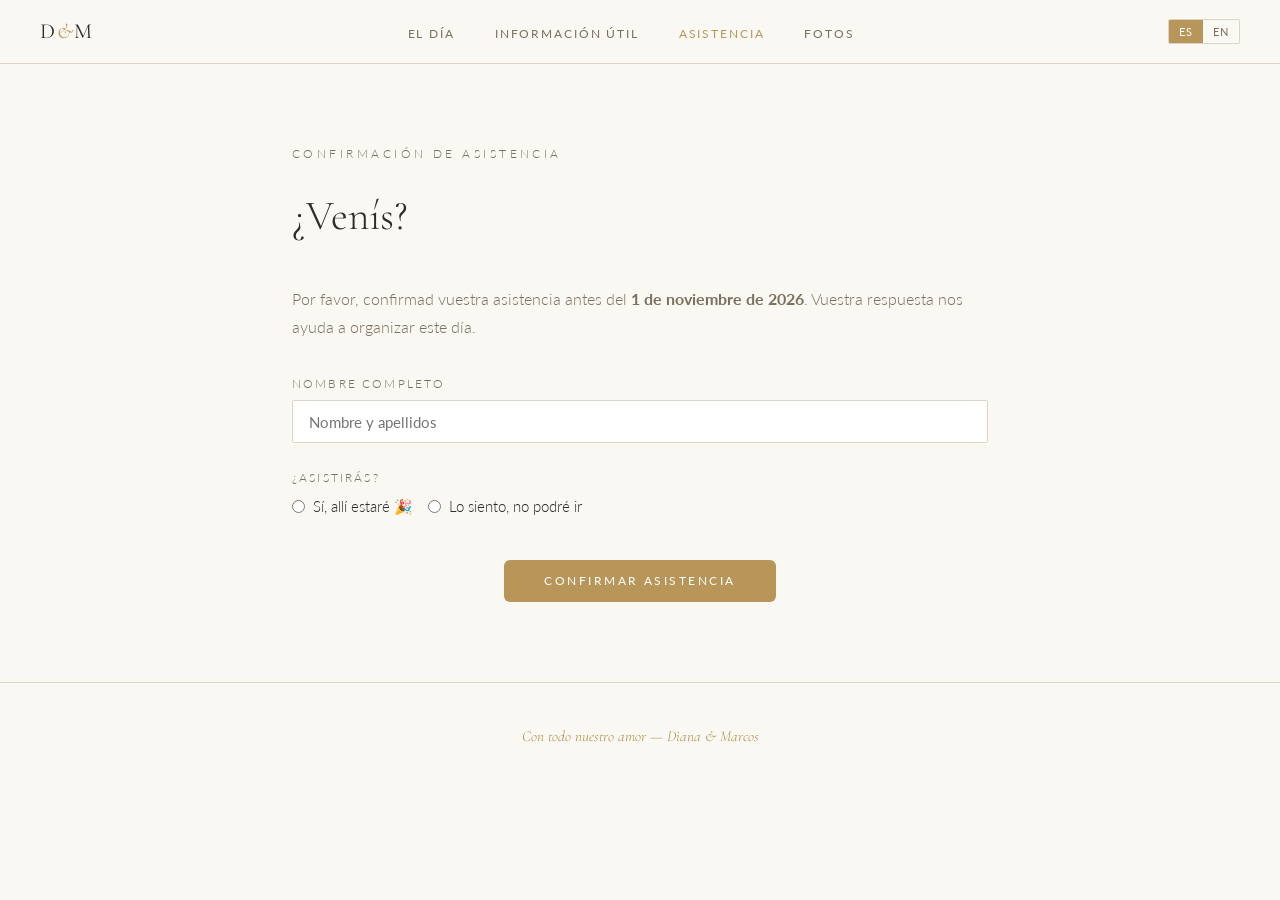
==== commit 7b6db92c: "Add files via upload" ====
--- a/rsvp.html
+++ b/rsvp.html
@@ -46,9 +46,9 @@
     <section class="section">
       <p class="section-label" data-es="Confirmación de asistencia" data-en="Attendance confirmation">Confirmación de asistencia</p>
       <h2 data-es="¿Venís?" data-en="Are you coming?">¿Venís?</h2>
-      <p data-es-html="Por favor, confirmad vuestra asistencia antes del <strong>1 de noviembre de 2026</strong>. Vuestra respuesta nos ayuda a organizar este bonito día."
+      <p data-es-html="Por favor, confirmad vuestra asistencia antes del <strong>1 de noviembre de 2026</strong>. Vuestra respuesta nos ayuda a organizar este día."
          data-en-html="Please confirm your attendance by <strong>November 1st, 2026</strong>. Your reply helps us make the day perfect.">
-        Por favor, confirmad vuestra asistencia antes del <strong>1 de noviembre de 2026</strong>. Vuestra respuesta nos ayuda a organizar este bonito día.
+        Por favor, confirmad vuestra asistencia antes del <strong>1 de noviembre de 2026</strong>. Vuestra respuesta nos ayuda a organizar este día.
       </p>
 
       <form
